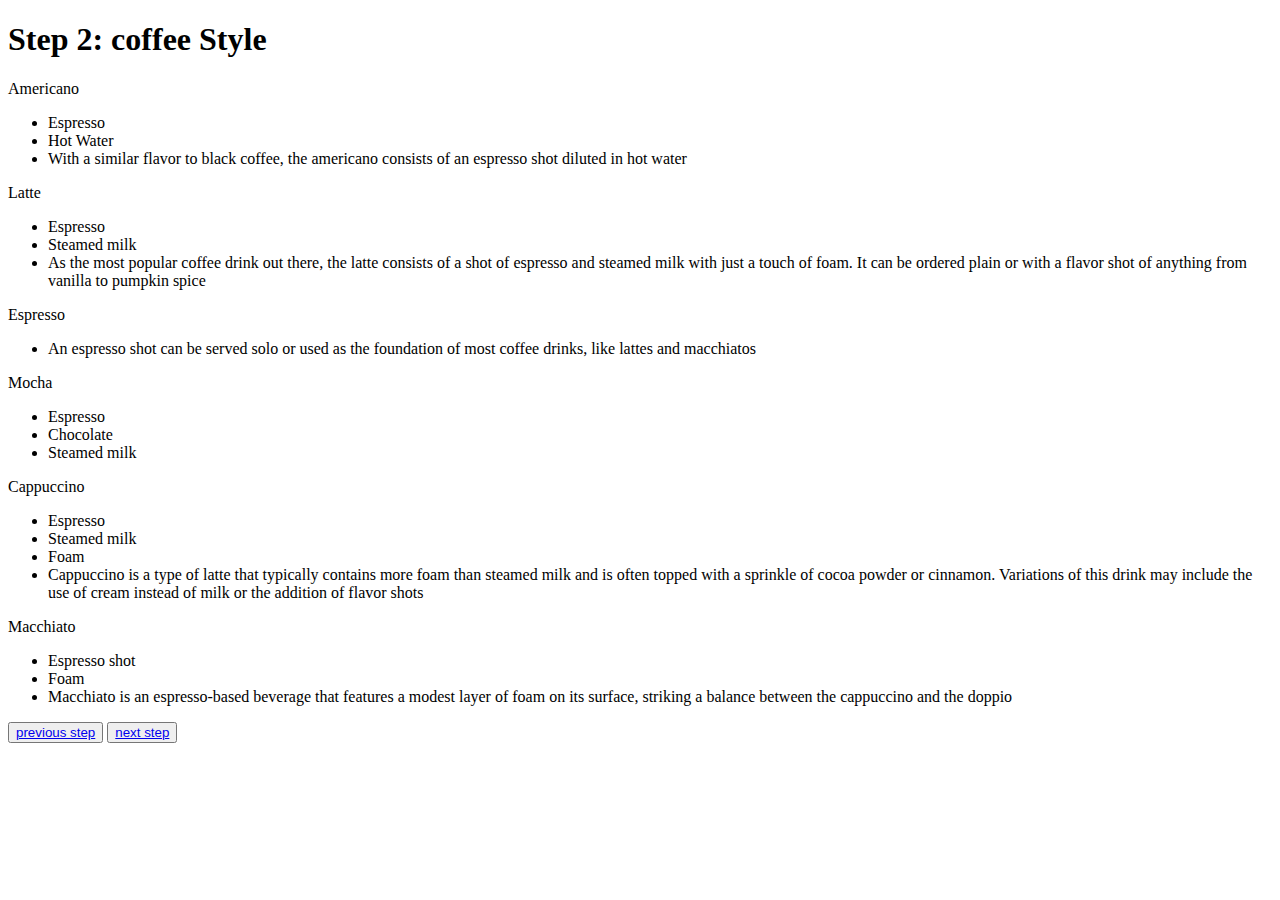
==== 2-coffeeStyles.html @ b2bef021 "html link to" ====
<!DOCTYPE html>
<html lang="en">

<head>
  <meta charset="UTF-8">
  <meta http-equiv="X-UA-Compatible" content="IE=edge">
  <meta name="viewport" content="width=device-width, initial-scale=1.0">
  <title>coffeeStyles</title>
  <link rel="stylesheet" href="./styles/normalize.css">
  <link rel="stylesheet" href="./styles/2-coffeeStyles.css">
</head>

<body>
  <div class="container">
    <h1>Step 2: coffee Style</h1>
    <div class="card_container">
      <div class="card">
        <div class="card_inner">
          <div class="front americano"><span>Americano</span></div>
          <ul class="back">
            <li>Espresso</li>
            <li>Hot Water</li>
            <li>With a similar flavor to black coffee, the americano consists of an espresso shot diluted in hot water
            </li>
          </ul>
        </div>
      </div>
      <div class="card">
        <div class="card_inner">
          <div class="front latte"><span>Latte</span></div>
          <ul class="back">
            <li>Espresso</li>
            <li>Steamed milk</li>
            <li>As the most popular coffee drink out there, the latte consists of a shot of espresso and steamed milk
              with just a touch of foam. It can be ordered plain or with a flavor shot of anything from vanilla to
              pumpkin spice</li>
          </ul>
        </div>
      </div>
      <div class="card">
        <div class="card_inner">
          <div class="front expresso"><span>Espresso</span></div>
          <ul class="back">
            <li>An espresso shot can be served solo or used as the foundation of most coffee drinks, like lattes and
              macchiatos</li>
          </ul>
        </div>
      </div>
      <div class="card">
        <div class="card_inner">
          <div class="front mocha"><span>Mocha</span></div>
          <ul class="back">
            <li>Espresso</li>
            <li>Chocolate</li>
            <li>Steamed milk</li>
          </ul>
        </div>
      </div>
      <div class="card">
        <div class="card_inner">
          <div class="front cappuccino"><span>Cappuccino</span></div>
          <ul class="back">
            <li>Espresso</li>
            <li>Steamed milk</li>
            <li>Foam</li>
            <li>Cappuccino is a type of latte that typically contains more foam than steamed milk and is often topped
              with a sprinkle of cocoa powder or cinnamon. Variations of this drink may include the use of cream instead
              of milk or the addition of flavor shots</li>
          </ul>
        </div>
      </div>
      <div class="card">
        <div class="card_inner">
          <div class="front macchiato"><span>Macchiato</span></div>
          <ul class="back">
            <li>Espresso shot</li>
            <li>Foam</li>
            <li>Macchiato is an espresso-based beverage that features a modest layer of foam on its surface, striking a
              balance between the cappuccino and the doppio</li>
          </ul>
        </div>
      </div>
    </div>
    <button class="step"><a href="beans.html">previous step</a></button>
    <button class="step"><a href="3-brewingTools.html">next step</a></button>
  </div>
</body>
<script src="./scripts/styles.js"></script>
</html>
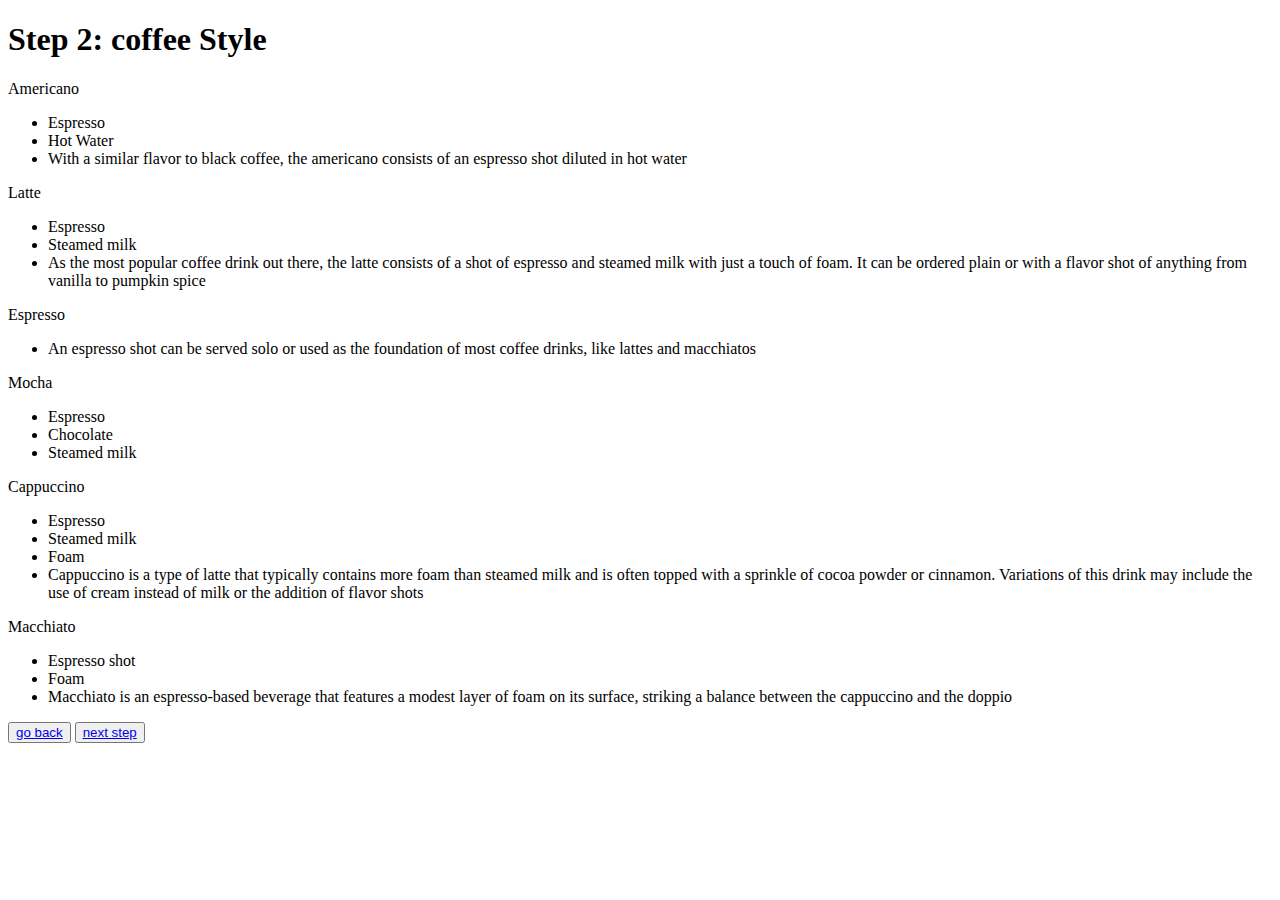
==== commit 4a2c43fe: "link solved" ====
--- a/2-coffeeStyles.html
+++ b/2-coffeeStyles.html
@@ -81,7 +81,7 @@
         </div>
       </div>
     </div>
-    <button class="step"><a href="beans.html">previous step</a></button>
+    <button class="step"><a href="beans.html">go back</a></button>
     <button class="step"><a href="3-brewingTools.html">next step</a></button>
   </div>
 </body>
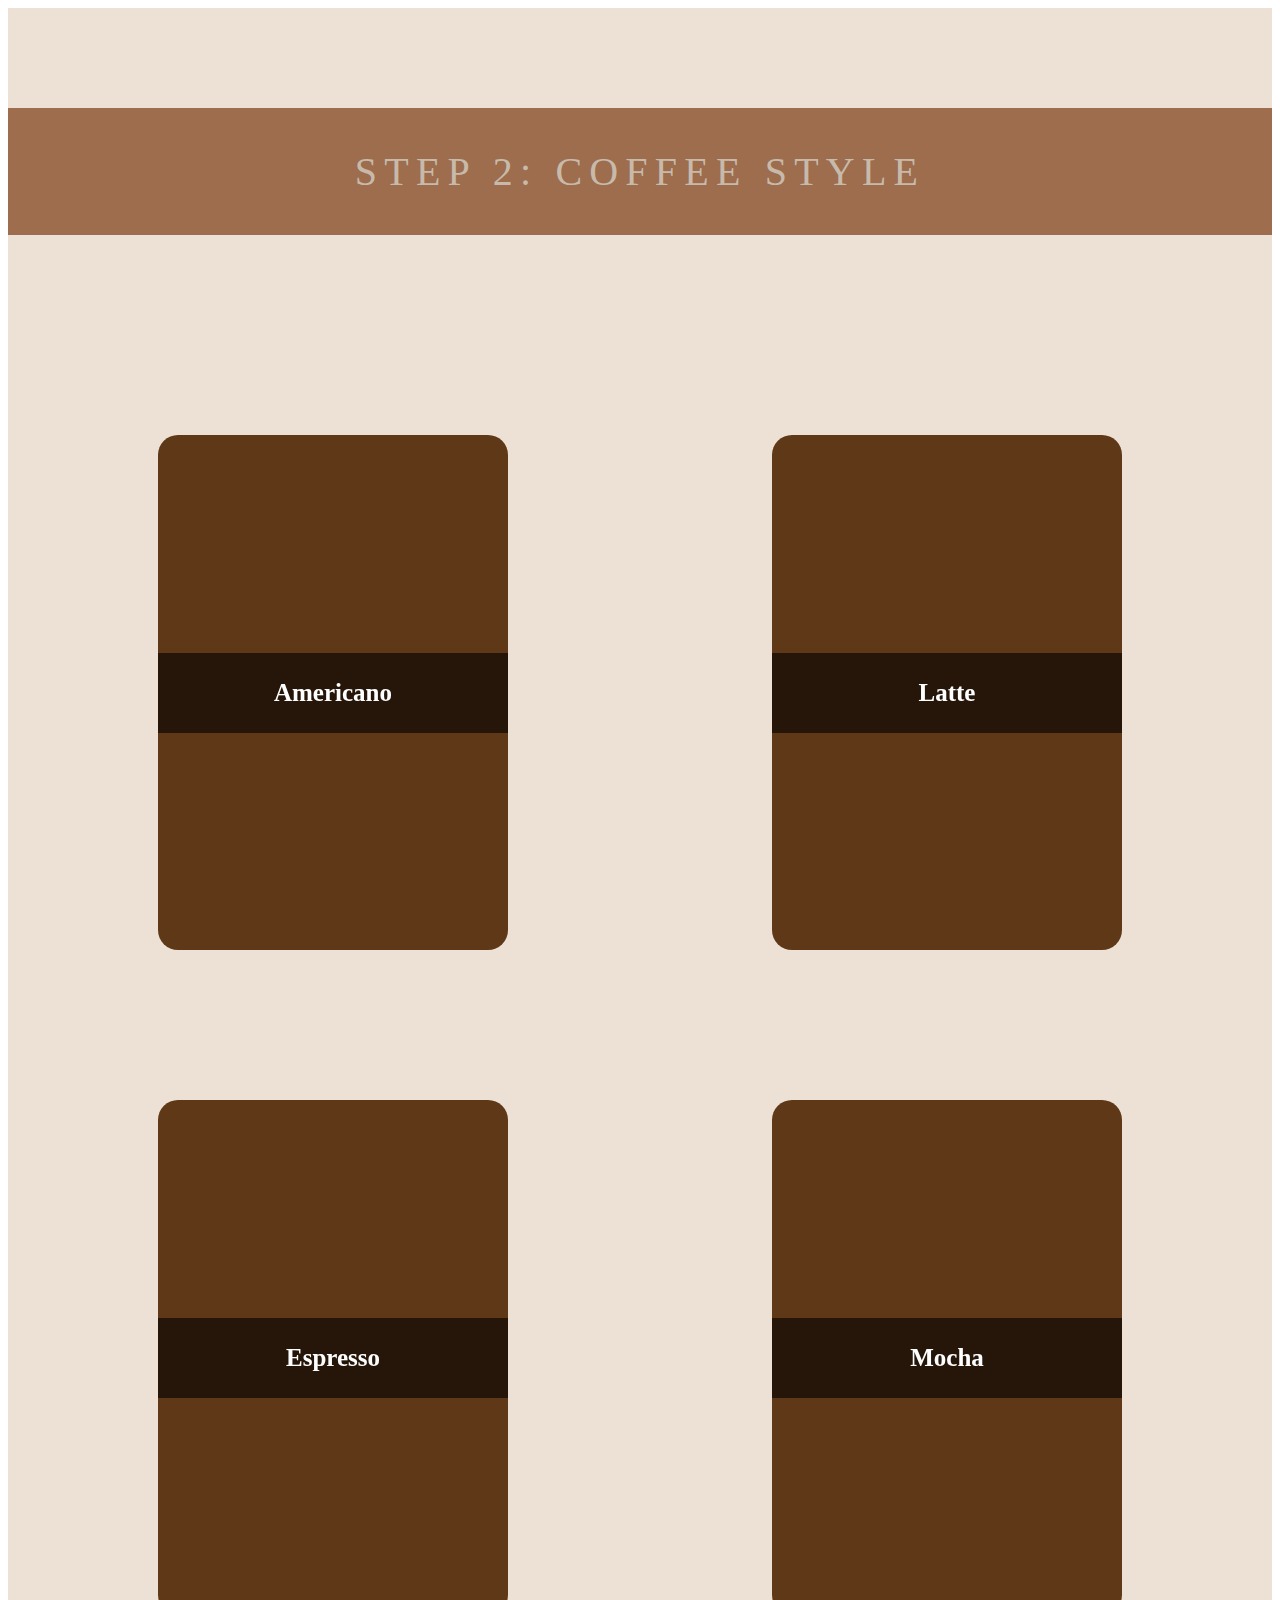
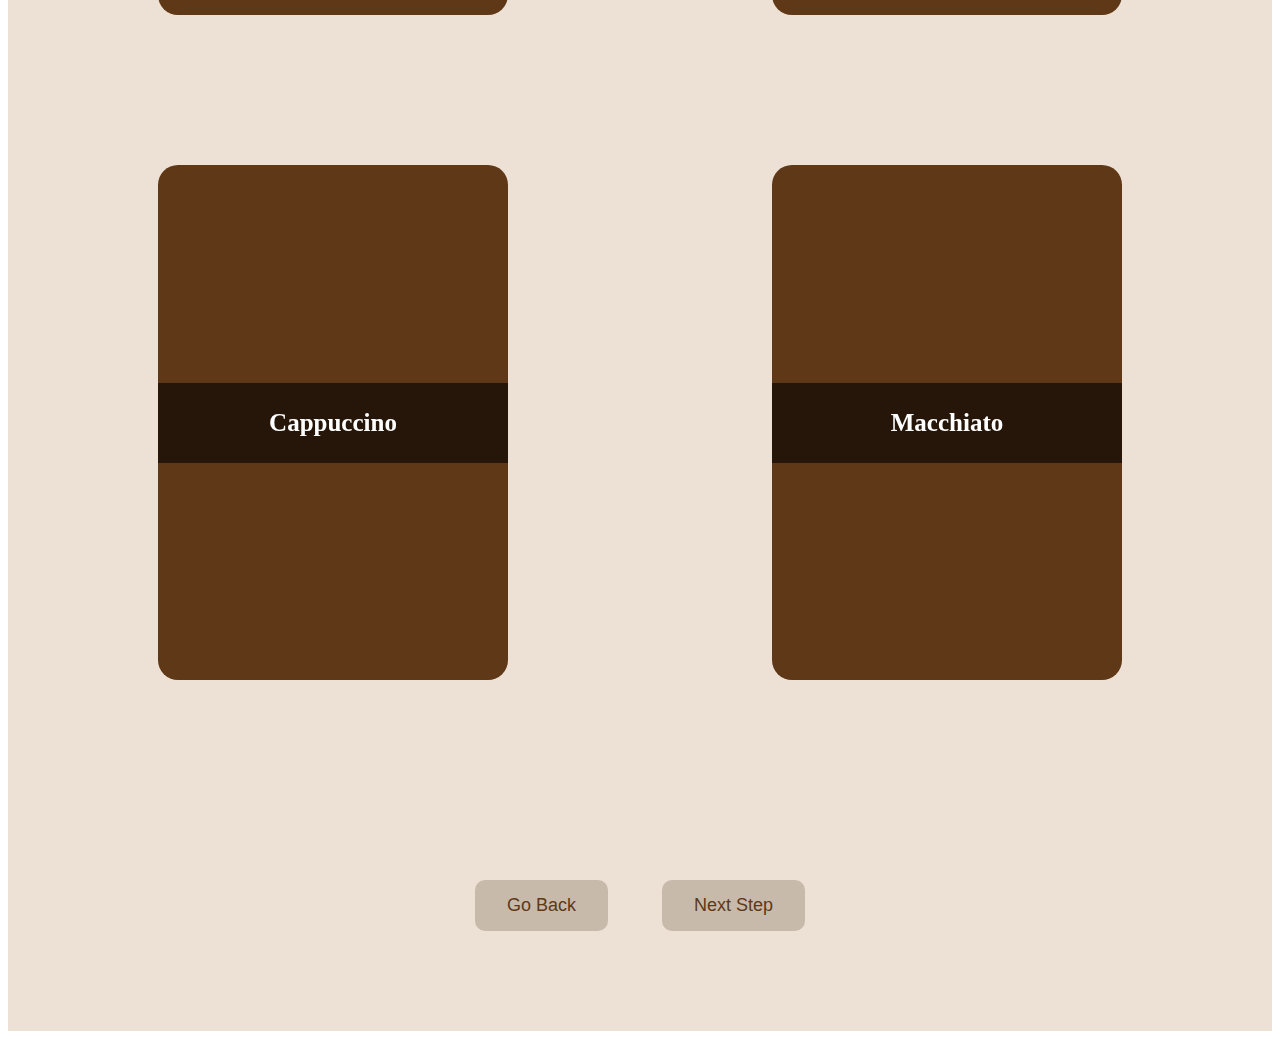
==== commit 5245dc88: "button resized" ====
--- a/2-coffeeStyles.html
+++ b/2-coffeeStyles.html
@@ -39,7 +39,7 @@
       </div>
       <div class="card">
         <div class="card_inner">
-          <div class="front expresso"><span>Espresso</span></div>
+          <div class="front espresso"><span>Espresso</span></div>
           <ul class="back">
             <li>An espresso shot can be served solo or used as the foundation of most coffee drinks, like lattes and
               macchiatos</li>
@@ -81,8 +81,8 @@
         </div>
       </div>
     </div>
-    <button class="step"><a href="beans.html">go back</a></button>
-    <button class="step"><a href="3-brewingTools.html">next step</a></button>
+    <button class="step"><a href="beans.html">Go Back</a></button>
+    <button class="step"><a href="3-brewingTools.html">Next Step</a></button>
   </div>
 </body>
 <script src="./scripts/styles.js"></script>
--- a/styles/2-coffeeStyles.css
+++ b/styles/2-coffeeStyles.css
@@ -0,0 +1,171 @@
+* {
+    list-style: none;
+  }
+  .container {
+    color: #5b3422;
+    padding: 100px 150px;
+    background-color: #ede1d5;
+    text-align: center;
+  }
+  .container h1 {
+    font-size: 2.5rem;
+    text-transform: uppercase;
+    letter-spacing: 0.18em;
+    text-align: center;
+    margin: 0 -150px;
+    margin-bottom: 200px;
+    font-weight: normal;
+    padding: 40px 0;
+    background-color: #9d6d4e;
+    color: #C7baab;
+  }
+  .container .card_container {
+    display: flex;
+    flex-wrap: wrap;
+    justify-content: space-between;
+  }
+  .container .card_container .card {
+    perspective: 1000px;
+    width: 350px;
+    height: 515px;
+    margin-bottom: 150px;
+  }
+  .container .card_container .card:nth-child(n + 4) {
+    margin-bottom: 0px;
+  }
+  .container .card_container .card:hover .card_inner {
+    transform: rotateY(180deg);
+  }
+  .container .card_container .card_inner {
+    width: 100%;
+    height: 100%;
+    border-radius: 20px;
+    position: relative;
+    transition: 1s;
+    transform-style: preserve-3d;
+  }
+  .container .card_container .card_inner .front,
+  .container .card_container .card_inner .back {
+    width: 100%;
+    height: 100%;
+    border-radius: 20px;
+    box-sizing: border-box;
+    padding: 20px;
+    position: absolute;
+    backface-visibility: hidden;
+  }
+  .container .card_container .card_inner .front {
+    font-size: 25px;
+    line-height: 36px;
+    background-color: #5e3817;
+    color: #fff;
+    display: flex;
+    align-items: center;
+    justify-content: center;
+    font-weight: 700;
+  }
+  .container .card_container .card_inner .front span {
+    position: absolute;
+    margin: auto 0;
+    width: 100%;
+    height: 80px;
+    line-height: 80px;
+    background-color: rgba(0, 0, 0, 0.6);
+  }
+  .container .card_container .card_inner .back {
+    font-size: 16px;
+    line-height: 30px;
+    background-color: #fff;
+    transform: rotateY(180deg);
+    display: flex;
+    flex-direction: column;
+    justify-content: space-around;
+  }
+  .container .card_container .card_inner .americano {
+    background-image: url('../images/americano.jpg');
+    background-position: center;
+    background-size: cover;
+  }
+  .container .card_container .card_inner .latte {
+    background-image: url('../images/latte.jpeg');
+    background-position: center;
+    background-size: cover;
+  }
+  .container .card_container .card_inner .espresso {
+    background-image: url('../images/espresso.jpg');
+    background-position: center;
+    background-size: cover;
+  }
+  .container .card_container .card_inner .mocha {
+    background-image: url('../images/mocha.jpeg');
+    background-position: center;
+    background-size: cover;
+  }
+  .container .card_container .card_inner .cappuccino {
+    background-image: url('../images/cappuccino.jpg');
+    background-position: center;
+    background-size: cover;
+  }
+  .container .card_container .card_inner .macchiato {
+    background-image: url('../images/macchiato.jpeg');
+    background-position: center;
+    background-size: cover;
+  }
+  .container button {
+    background-color: #C7baab;
+    border: none;
+    color: #5e3817;
+    padding: 15px 32px;
+    text-align: center;
+    text-decoration: none;
+    display: inline-block;
+    margin: auto;
+    font-size: 18px;
+    margin-top: 5.5em;
+    border-radius: 10px;
+  }
+  .container button a{
+    color: #5e3817;
+    text-decoration: none;
+  }
+  .container .step {
+    background-color: #C7baab;
+    border: none;
+    color: #5e3817;
+    padding: 15px 32px;
+    text-align: center;
+    text-decoration: none;
+    display: inline-block;
+    margin: auto;
+    font-size: 18px;
+    margin-top: 5.5em;
+    border-radius: 10px;
+    margin-top: 200px;
+    transition: 0.5s;
+    margin-right: 50px;
+    cursor: pointer;
+  }
+  .container .step:last-child {
+    margin-right: 0;
+  }
+  .container .step:hover {
+    opacity: 0.7;
+  }
+  ::-webkit-scrollbar {
+    width: 12px;
+  }
+  /* scrollbar-track */
+  ::-webkit-scrollbar-track {
+    -webkit-box-shadow: inset006pxrgba(0, 0, 0, 0.3);
+    border-radius: 10px;
+  }
+  /* scrollbar-thumb */
+  ::-webkit-scrollbar-thumb {
+    border-radius: 10px;
+    background: rgba(0, 0, 0, 0.1);
+    -webkit-box-shadow: inset006pxrgba(0, 0, 0, 0.5);
+  }
+  ::-webkit-scrollbar-thumb:window-inactive {
+    background: #ede1d5;
+  }
+  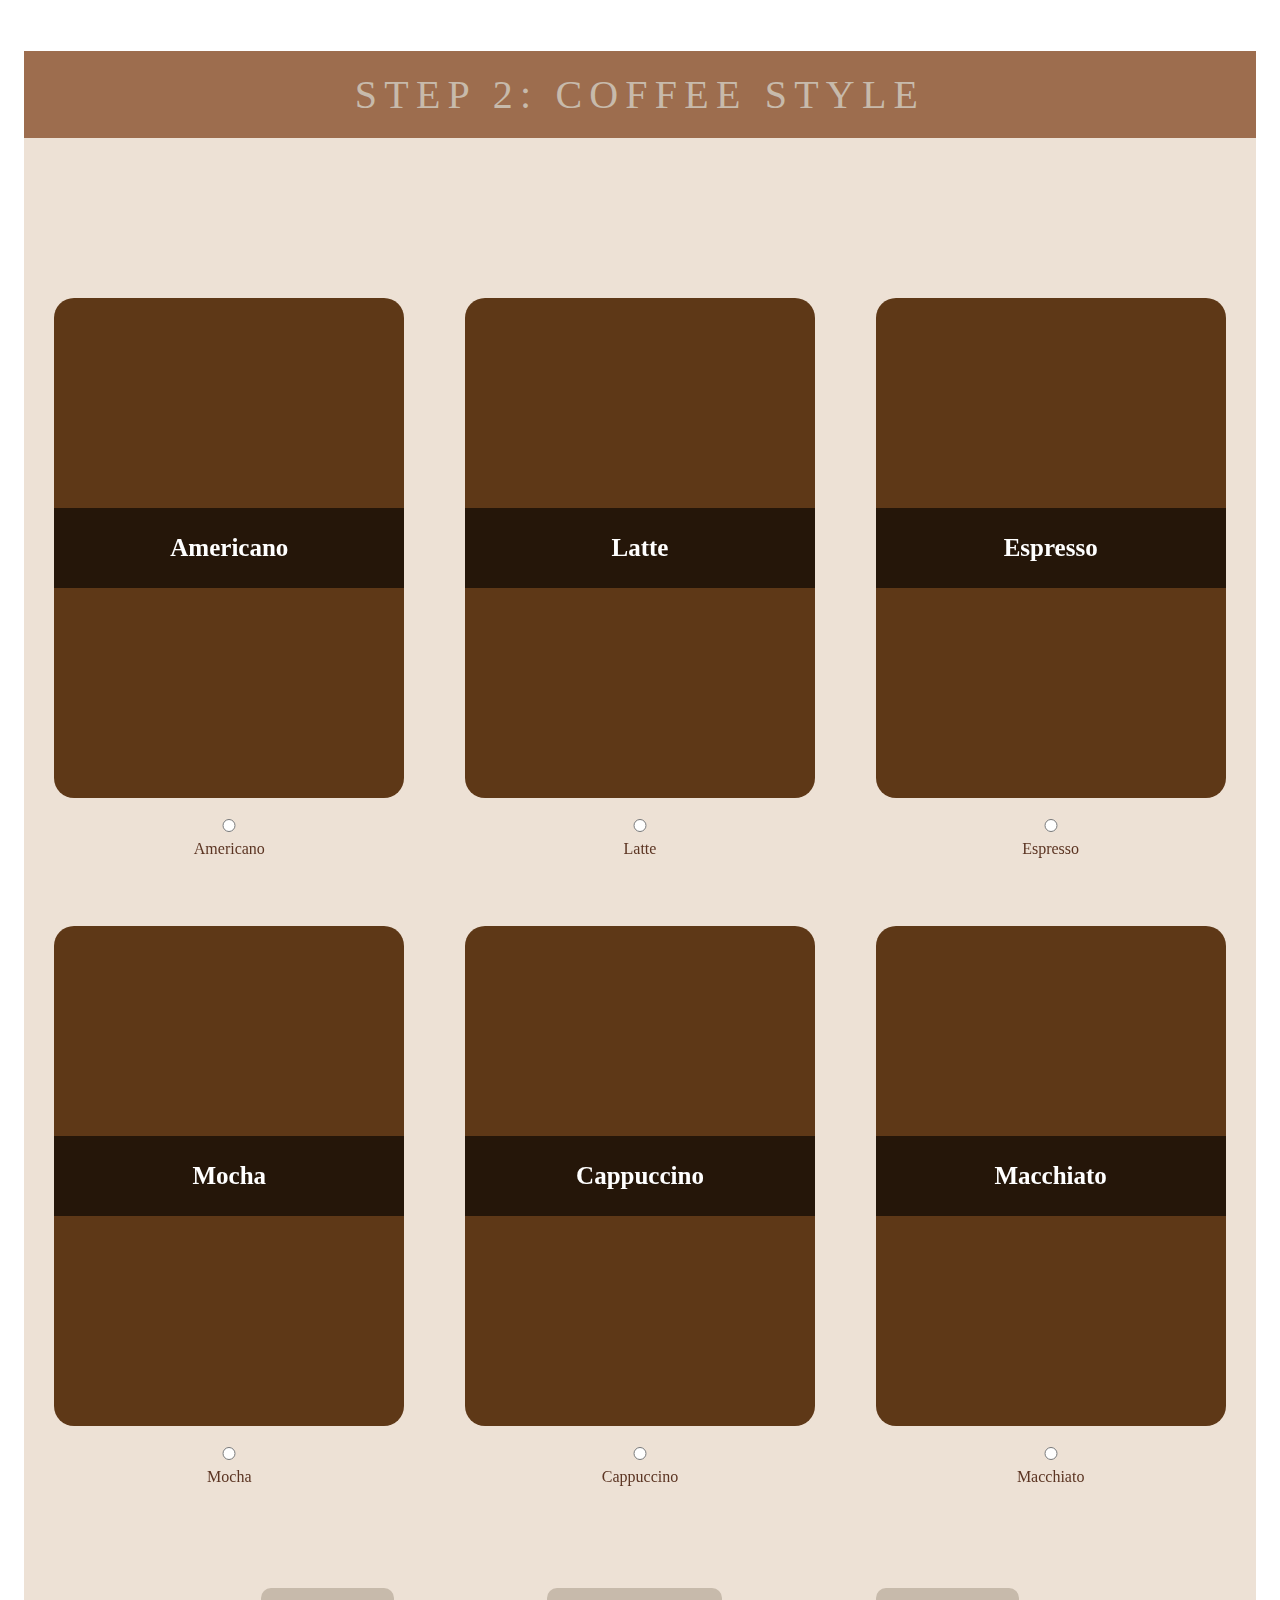
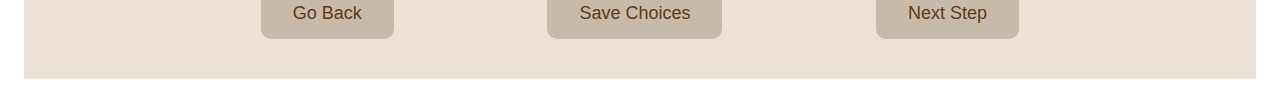
==== commit 80215749: "added some media query" ====
--- a/2-coffeeStyles.html
+++ b/2-coffeeStyles.html
@@ -6,6 +6,7 @@
   <meta http-equiv="X-UA-Compatible" content="IE=edge">
   <meta name="viewport" content="width=device-width, initial-scale=1.0">
   <title>coffeeStyles</title>
+  <link rel="icon" type="image/x-icon" href="./images/icon.png">
   <link rel="stylesheet" href="./styles/normalize.css">
   <link rel="stylesheet" href="./styles/2-coffeeStyles.css">
 </head>
@@ -24,6 +25,7 @@
             </li>
           </ul>
         </div>
+<input type="radio" name="style-type" id="style-input" value="Americano"><label for="style-input">Americano</label>
       </div>
       <div class="card">
         <div class="card_inner">
@@ -36,6 +38,7 @@
               pumpkin spice</li>
           </ul>
         </div>
+<input type="radio" name="style-type" id="style-input" value="Latte"><label for="style-input">Latte</label>
       </div>
       <div class="card">
         <div class="card_inner">
@@ -45,6 +48,7 @@
               macchiatos</li>
           </ul>
         </div>
+<input type="radio" name="style-type" id="style-input" value="Espresso"><label for="style-input">Espresso</label>
       </div>
       <div class="card">
         <div class="card_inner">
@@ -55,6 +59,7 @@
             <li>Steamed milk</li>
           </ul>
         </div>
+<input type="radio" name="style-type" id="style-input" value="Mocha"><label for="style-input">Mocha</label>
       </div>
       <div class="card">
         <div class="card_inner">
@@ -68,6 +73,7 @@
               of milk or the addition of flavor shots</li>
           </ul>
         </div>
+<input type="radio" name="style-type" id="style-input" value="Cappuccino"><label for="style-input">Cappuccino</label>
       </div>
       <div class="card">
         <div class="card_inner">
@@ -79,10 +85,14 @@
               balance between the cappuccino and the doppio</li>
           </ul>
         </div>
+<input type="radio" name="style-type" id="style-input" value="Macchiato"><label for="style-input">Macchiato</label>
       </div>
     </div>
+    <div class="button_container">
     <button class="step"><a href="beans.html">Go Back</a></button>
+    <button id="save-choices" class="step" >Save Choices</button>
     <button class="step"><a href="3-brewingTools.html">Next Step</a></button>
+    </div>
   </div>
 </body>
 <script src="./scripts/styles.js"></script>
--- a/styles/2-coffeeStyles.css
+++ b/styles/2-coffeeStyles.css
@@ -1,9 +1,11 @@
 * {
     list-style: none;
   }
+  body {
+    padding: 1rem;
+  }
   .container {
     color: #5b3422;
-    padding: 100px 150px;
     background-color: #ede1d5;
     text-align: center;
   }
@@ -12,27 +14,28 @@
     text-transform: uppercase;
     letter-spacing: 0.18em;
     text-align: center;
-    margin: 0 -150px;
-    margin-bottom: 200px;
+    margin-bottom: 10rem;
     font-weight: normal;
-    padding: 40px 0;
+    padding: 20px;
     background-color: #9d6d4e;
     color: #C7baab;
   }
-  .container .card_container {
+  .card_container {
     display: flex;
     flex-wrap: wrap;
-    justify-content: space-between;
-  }
+    justify-content: space-around;
+    align-items: center;
+  }
+  
   .container .card_container .card {
     perspective: 1000px;
     width: 350px;
-    height: 515px;
-    margin-bottom: 150px;
-  }
-  .container .card_container .card:nth-child(n + 4) {
-    margin-bottom: 0px;
-  }
+    height: 500px;
+    margin-bottom: 8rem;
+    align-items: center;
+    justify-content: center;
+  }
+
   .container .card_container .card:hover .card_inner {
     transform: rotateY(180deg);
   }
@@ -43,6 +46,7 @@
     position: relative;
     transition: 1s;
     transform-style: preserve-3d;
+    margin-bottom: 0.8rem;
   }
   .container .card_container .card_inner .front,
   .container .card_container .card_inner .back {
@@ -111,18 +115,15 @@
     background-position: center;
     background-size: cover;
   }
-  .container button {
-    background-color: #C7baab;
-    border: none;
-    color: #5e3817;
-    padding: 15px 32px;
-    text-align: center;
-    text-decoration: none;
-    display: inline-block;
-    margin: auto;
-    font-size: 18px;
-    margin-top: 5.5em;
-    border-radius: 10px;
+
+  .button_container {
+    display: flex;
+    flex-wrap: wrap;
+    justify-content: space-around;
+    padding-left: 10rem;
+    padding-right: 10rem;
+    padding-top: 5rem;
+    padding-bottom: 2.5rem;
   }
   .container button a{
     color: #5e3817;
@@ -138,34 +139,74 @@
     display: inline-block;
     margin: auto;
     font-size: 18px;
-    margin-top: 5.5em;
+    margin-top: 1.5em;
     border-radius: 10px;
-    margin-top: 200px;
     transition: 0.5s;
-    margin-right: 50px;
     cursor: pointer;
-  }
-  .container .step:last-child {
-    margin-right: 0;
   }
   .container .step:hover {
     opacity: 0.7;
   }
-  ::-webkit-scrollbar {
-    width: 12px;
-  }
-  /* scrollbar-track */
-  ::-webkit-scrollbar-track {
-    -webkit-box-shadow: inset006pxrgba(0, 0, 0, 0.3);
-    border-radius: 10px;
-  }
-  /* scrollbar-thumb */
-  ::-webkit-scrollbar-thumb {
-    border-radius: 10px;
-    background: rgba(0, 0, 0, 0.1);
-    -webkit-box-shadow: inset006pxrgba(0, 0, 0, 0.5);
-  }
-  ::-webkit-scrollbar-thumb:window-inactive {
-    background: #ede1d5;
-  }
-  +
+  input[type="radio"] {
+    width: 100%;
+    margin: 8px 0;
+  }
+
+  @media screen and (min-width: 390px) {
+    
+  .container .step {
+      margin-top: 1em;
+  }
+  .button_container {
+    display: flex;
+    flex-wrap: wrap;
+    justify-content: space-around;
+    padding-left: 10rem;
+    padding-right: 10rem;
+    padding-top: 1rem;
+    padding-bottom: 2.5rem;
+  }
+
+}
+
+@media screen and (max-width: 389px) {
+  .container h1 {
+    font-size: 1.5rem;
+    text-transform: uppercase;
+    letter-spacing: 0.18em;
+    text-align: center;
+    margin-bottom: 10rem;
+    font-weight: normal;
+    padding: 15px;
+    background-color: #9d6d4e;
+    color: #C7baab;
+  }
+  .container .card_container .card {
+    perspective: 1000px;
+    width: 80%;
+    margin-bottom: 8rem;
+    align-items: center;
+    justify-content: center;
+  }
+
+  .container .card_container .card_inner .front {
+    font-size: 18px;
+    line-height: 36px;
+    background-color: #5e3817;
+    color: #fff;
+    display: flex;
+    align-items: center;
+    justify-content: center;
+    font-weight: 700;
+  }
+  .container .card_container .card_inner .back {
+    font-size: 16px;
+    line-height: 25px;
+    background-color: #fff;
+    transform: rotateY(180deg);
+    display: flex;
+    flex-direction: column;
+    justify-content: space-around;
+  }
+}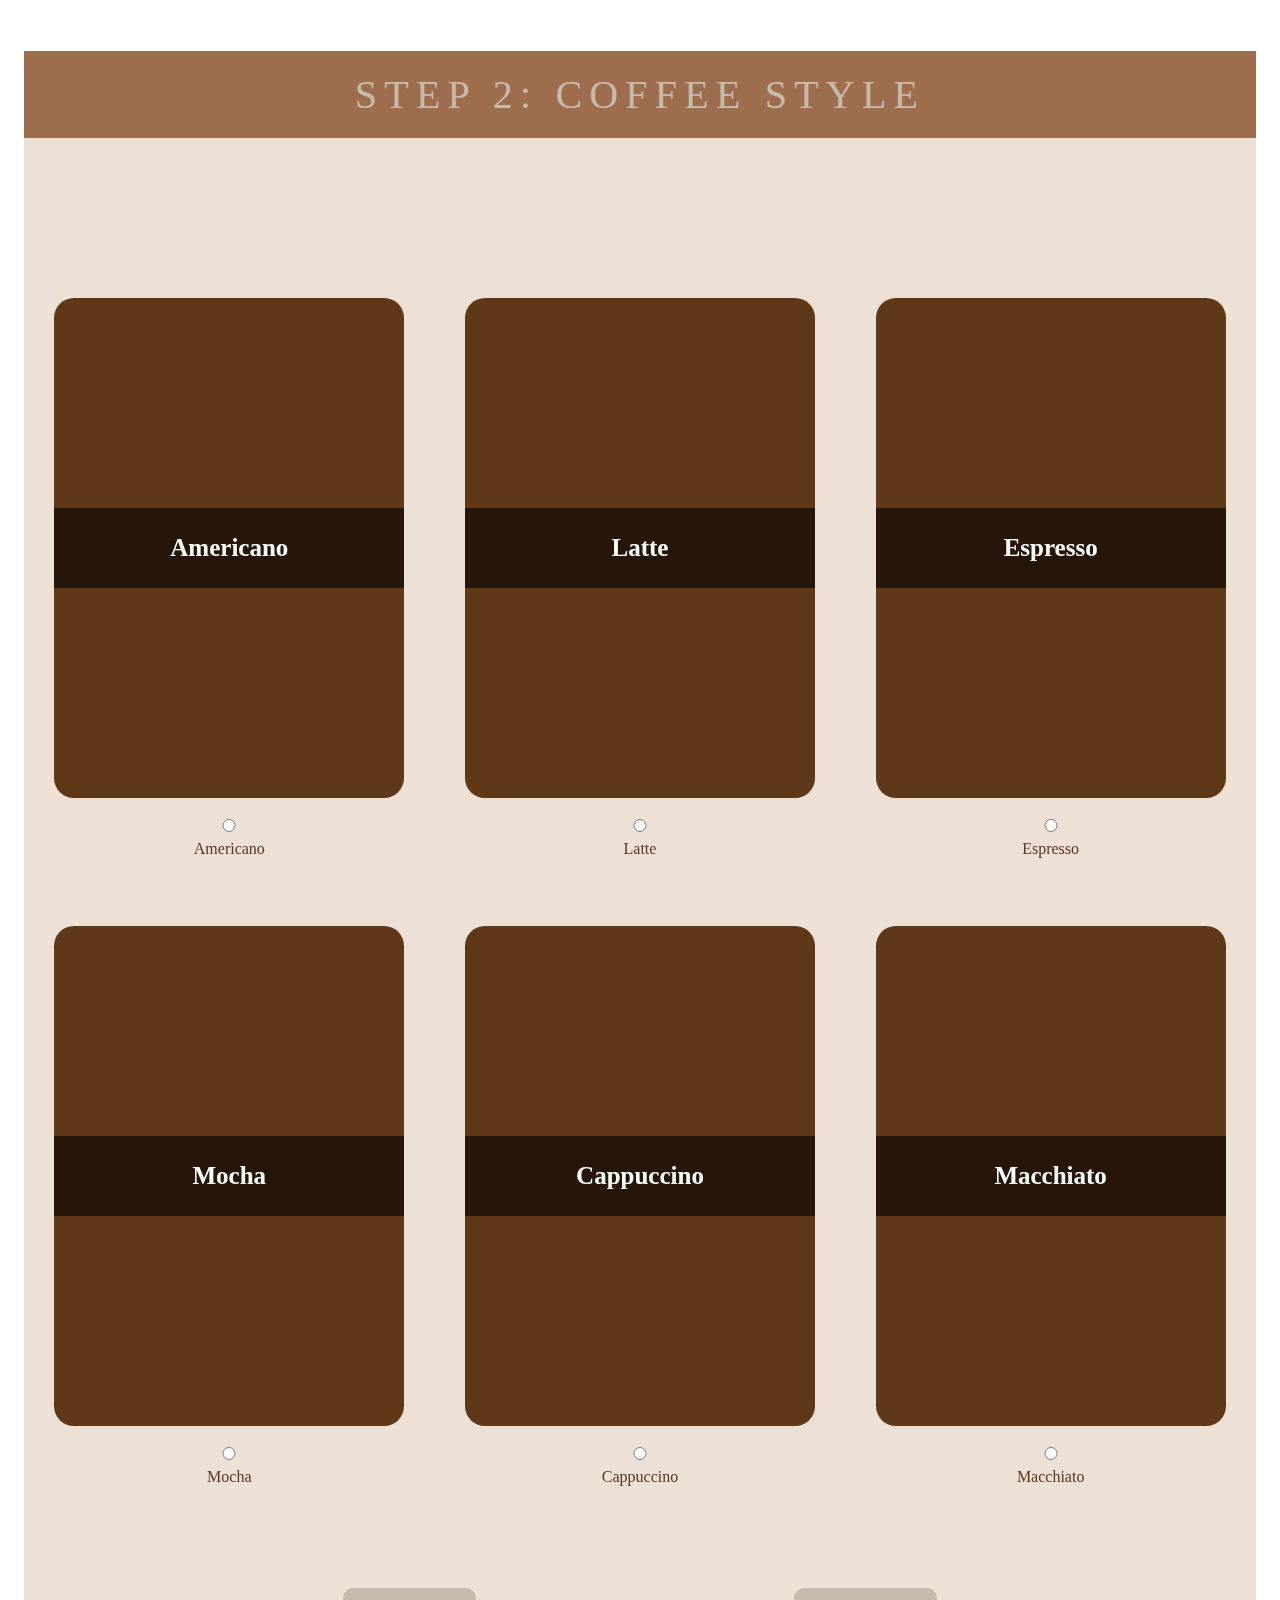
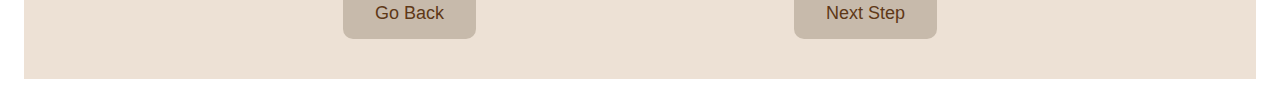
==== commit c28e1c29: "styles updated" ====
--- a/2-coffeeStyles.html
+++ b/2-coffeeStyles.html
@@ -2,13 +2,13 @@
 <html lang="en">
 
 <head>
-  <meta charset="UTF-8">
-  <meta http-equiv="X-UA-Compatible" content="IE=edge">
-  <meta name="viewport" content="width=device-width, initial-scale=1.0">
+  <meta charset="UTF-8" />
+  <meta http-equiv="X-UA-Compatible" content="IE=edge" />
+  <meta name="viewport" content="width=device-width, initial-scale=1.0" />
   <title>coffeeStyles</title>
-  <link rel="icon" type="image/x-icon" href="./images/icon.png">
-  <link rel="stylesheet" href="./styles/normalize.css">
-  <link rel="stylesheet" href="./styles/2-coffeeStyles.css">
+  <link rel="icon" type="image/x-icon" href="./images/icon.png" />
+  <link rel="stylesheet" href="./styles/normalize.css" />
+  <link rel="stylesheet" href="./styles/2-coffeeStyles.css" />
 </head>
 
 <body>
@@ -21,11 +21,14 @@
           <ul class="back">
             <li>Espresso</li>
             <li>Hot Water</li>
-            <li>With a similar flavor to black coffee, the americano consists of an espresso shot diluted in hot water
+            <li>
+              With a similar flavor to black coffee, the americano consists of
+              an espresso shot diluted in hot water
             </li>
           </ul>
         </div>
-<input type="radio" name="style-type" id="style-input" value="Americano"><label for="style-input">Americano</label>
+        <input type="radio" name="style-type" id="style-input" value="Americano" /><label
+          for="style-input">Americano</label>
       </div>
       <div class="card">
         <div class="card_inner">
@@ -33,22 +36,28 @@
           <ul class="back">
             <li>Espresso</li>
             <li>Steamed milk</li>
-            <li>As the most popular coffee drink out there, the latte consists of a shot of espresso and steamed milk
-              with just a touch of foam. It can be ordered plain or with a flavor shot of anything from vanilla to
-              pumpkin spice</li>
+            <li>
+              As the most popular coffee drink out there, the latte consists
+              of a shot of espresso and steamed milk with just a touch of
+              foam. It can be ordered plain or with a flavor shot of anything
+              from vanilla to pumpkin spice
+            </li>
           </ul>
         </div>
-<input type="radio" name="style-type" id="style-input" value="Latte"><label for="style-input">Latte</label>
+        <input type="radio" name="style-type" id="style-input" value="Latte" /><label for="style-input">Latte</label>
       </div>
       <div class="card">
         <div class="card_inner">
           <div class="front espresso"><span>Espresso</span></div>
           <ul class="back">
-            <li>An espresso shot can be served solo or used as the foundation of most coffee drinks, like lattes and
-              macchiatos</li>
+            <li>
+              An espresso shot can be served solo or used as the foundation of
+              most coffee drinks, like lattes and macchiatos
+            </li>
           </ul>
         </div>
-<input type="radio" name="style-type" id="style-input" value="Espresso"><label for="style-input">Espresso</label>
+        <input type="radio" name="style-type" id="style-input" value="Espresso" /><label
+          for="style-input">Espresso</label>
       </div>
       <div class="card">
         <div class="card_inner">
@@ -59,7 +68,7 @@
             <li>Steamed milk</li>
           </ul>
         </div>
-<input type="radio" name="style-type" id="style-input" value="Mocha"><label for="style-input">Mocha</label>
+        <input type="radio" name="style-type" id="style-input" value="Mocha" /><label for="style-input">Mocha</label>
       </div>
       <div class="card">
         <div class="card_inner">
@@ -68,12 +77,16 @@
             <li>Espresso</li>
             <li>Steamed milk</li>
             <li>Foam</li>
-            <li>Cappuccino is a type of latte that typically contains more foam than steamed milk and is often topped
-              with a sprinkle of cocoa powder or cinnamon. Variations of this drink may include the use of cream instead
-              of milk or the addition of flavor shots</li>
+            <li>
+              Cappuccino is a type of latte that typically contains more foam
+              than steamed milk and is often topped with a sprinkle of cocoa
+              powder or cinnamon. Variations of this drink may include the use
+              of cream instead of milk or the addition of flavor shots
+            </li>
           </ul>
         </div>
-<input type="radio" name="style-type" id="style-input" value="Cappuccino"><label for="style-input">Cappuccino</label>
+        <input type="radio" name="style-type" id="style-input" value="Cappuccino" /><label
+          for="style-input">Cappuccino</label>
       </div>
       <div class="card">
         <div class="card_inner">
@@ -81,19 +94,26 @@
           <ul class="back">
             <li>Espresso shot</li>
             <li>Foam</li>
-            <li>Macchiato is an espresso-based beverage that features a modest layer of foam on its surface, striking a
-              balance between the cappuccino and the doppio</li>
+            <li>
+              Macchiato is an espresso-based beverage that features a modest
+              layer of foam on its surface, striking a balance between the
+              cappuccino and the doppio
+            </li>
           </ul>
         </div>
-<input type="radio" name="style-type" id="style-input" value="Macchiato"><label for="style-input">Macchiato</label>
+        <input type="radio" name="style-type" id="style-input" value="Macchiato" /><label
+          for="style-input">Macchiato</label>
       </div>
     </div>
     <div class="button_container">
-    <button class="step"><a href="beans.html">Go Back</a></button>
-    <button id="save-choices" class="step" >Save Choices</button>
-    <button class="step"><a href="3-brewingTools.html">Next Step</a></button>
+      <button class="step"><a href="beans.html">Go Back</a></button>
+      <!-- <button id="save-choices" class="step" >Save Choices</button> -->
+      <button class="step">
+        <a href="3-brewingTools.html">Next Step</a>
+      </button>
     </div>
   </div>
 </body>
 <script src="./scripts/styles.js"></script>
+
 </html>--- a/styles/2-coffeeStyles.css
+++ b/styles/2-coffeeStyles.css
@@ -1,212 +1,212 @@
 * {
-    list-style: none;
-  }
-  body {
-    padding: 1rem;
-  }
-  .container {
-    color: #5b3422;
-    background-color: #ede1d5;
-    text-align: center;
-  }
-  .container h1 {
-    font-size: 2.5rem;
-    text-transform: uppercase;
-    letter-spacing: 0.18em;
-    text-align: center;
-    margin-bottom: 10rem;
-    font-weight: normal;
-    padding: 20px;
-    background-color: #9d6d4e;
-    color: #C7baab;
-  }
-  .card_container {
-    display: flex;
-    flex-wrap: wrap;
-    justify-content: space-around;
-    align-items: center;
-  }
+  list-style: none;
+}
+body {
+  padding: 1rem;
+}
+.container {
+  color: #5b3422;
+  background-color: #ede1d5;
+  text-align: center;
+}
+.container h1 {
+  font-size: 2.5rem;
+  text-transform: uppercase;
+  letter-spacing: 0.18em;
+  text-align: center;
+  margin-bottom: 10rem;
+  font-weight: normal;
+  padding: 20px;
+  background-color: #9d6d4e;
+  color: #C7baab;
+}
+.card_container {
+  display: flex;
+  flex-wrap: wrap;
+  justify-content: space-around;
+  align-items: center;
+}
+
+.container .card_container .card {
+  perspective: 1000px;
+  width: 350px;
+  height: 500px;
+  margin-bottom: 8rem;
+  align-items: center;
+  justify-content: center;
+}
+
+.container .card_container .card:hover .card_inner {
+  transform: rotateY(180deg);
+}
+.container .card_container .card_inner {
+  width: 100%;
+  height: 100%;
+  border-radius: 20px;
+  position: relative;
+  transition: 1s;
+  transform-style: preserve-3d;
+  margin-bottom: 0.8rem;
+}
+.container .card_container .card_inner .front,
+.container .card_container .card_inner .back {
+  width: 100%;
+  height: 100%;
+  border-radius: 20px;
+  box-sizing: border-box;
+  padding: 20px;
+  position: absolute;
+  backface-visibility: hidden;
+}
+.container .card_container .card_inner .front {
+  font-size: 25px;
+  line-height: 36px;
+  background-color: #5e3817;
+  color: #fff;
+  display: flex;
+  align-items: center;
+  justify-content: center;
+  font-weight: 700;
+}
+.container .card_container .card_inner .front span {
+  position: absolute;
+  margin: auto 0;
+  width: 100%;
+  height: 80px;
+  line-height: 80px;
+  background-color: rgba(0, 0, 0, 0.6);
+}
+.container .card_container .card_inner .back {
+  font-size: 16px;
+  line-height: 30px;
+  background-color: #fff;
+  transform: rotateY(180deg);
+  display: flex;
+  flex-direction: column;
+  justify-content: space-around;
+}
+.container .card_container .card_inner .americano {
+  background-image: url('../images/americano.jpg');
+  background-position: center;
+  background-size: cover;
+}
+.container .card_container .card_inner .latte {
+  background-image: url('../images/latte.jpeg');
+  background-position: center;
+  background-size: cover;
+}
+.container .card_container .card_inner .espresso {
+  background-image: url('../images/espresso.jpg');
+  background-position: center;
+  background-size: cover;
+}
+.container .card_container .card_inner .mocha {
+  background-image: url('../images/mocha.jpeg');
+  background-position: center;
+  background-size: cover;
+}
+.container .card_container .card_inner .cappuccino {
+  background-image: url('../images/cappuccino.jpg');
+  background-position: center;
+  background-size: cover;
+}
+.container .card_container .card_inner .macchiato {
+  background-image: url('../images/macchiato.jpeg');
+  background-position: center;
+  background-size: cover;
+}
+
+.button_container {
+  display: flex;
+  flex-wrap: wrap;
+  justify-content: space-around;
+  padding-left: 10rem;
+  padding-right: 10rem;
+  padding-top: 5rem;
+  padding-bottom: 2.5rem;
+}
+.container button a{
+  color: #5e3817;
+  text-decoration: none;
+}
+.container .step {
+  background-color: #C7baab;
+  border: none;
+  color: #5e3817;
+  padding: 15px 32px;
+  text-align: center;
+  text-decoration: none;
+  display: inline-block;
+  margin: auto;
+  font-size: 18px;
+  margin-top: 1.5em;
+  border-radius: 10px;
+  transition: 0.5s;
+  cursor: pointer;
+}
+.container .step:hover {
+  opacity: 0.7;
+}
+
+input[type="radio"] {
+  width: 100%;
+  margin: 8px 0;
+}
+
+@media screen and (min-width: 390px) {
   
-  .container .card_container .card {
-    perspective: 1000px;
-    width: 350px;
-    height: 500px;
-    margin-bottom: 8rem;
-    align-items: center;
-    justify-content: center;
-  }
-
-  .container .card_container .card:hover .card_inner {
-    transform: rotateY(180deg);
-  }
-  .container .card_container .card_inner {
-    width: 100%;
-    height: 100%;
-    border-radius: 20px;
-    position: relative;
-    transition: 1s;
-    transform-style: preserve-3d;
-    margin-bottom: 0.8rem;
-  }
-  .container .card_container .card_inner .front,
-  .container .card_container .card_inner .back {
-    width: 100%;
-    height: 100%;
-    border-radius: 20px;
-    box-sizing: border-box;
-    padding: 20px;
-    position: absolute;
-    backface-visibility: hidden;
-  }
-  .container .card_container .card_inner .front {
-    font-size: 25px;
-    line-height: 36px;
-    background-color: #5e3817;
-    color: #fff;
-    display: flex;
-    align-items: center;
-    justify-content: center;
-    font-weight: 700;
-  }
-  .container .card_container .card_inner .front span {
-    position: absolute;
-    margin: auto 0;
-    width: 100%;
-    height: 80px;
-    line-height: 80px;
-    background-color: rgba(0, 0, 0, 0.6);
-  }
-  .container .card_container .card_inner .back {
-    font-size: 16px;
-    line-height: 30px;
-    background-color: #fff;
-    transform: rotateY(180deg);
-    display: flex;
-    flex-direction: column;
-    justify-content: space-around;
-  }
-  .container .card_container .card_inner .americano {
-    background-image: url('../images/americano.jpg');
-    background-position: center;
-    background-size: cover;
-  }
-  .container .card_container .card_inner .latte {
-    background-image: url('../images/latte.jpeg');
-    background-position: center;
-    background-size: cover;
-  }
-  .container .card_container .card_inner .espresso {
-    background-image: url('../images/espresso.jpg');
-    background-position: center;
-    background-size: cover;
-  }
-  .container .card_container .card_inner .mocha {
-    background-image: url('../images/mocha.jpeg');
-    background-position: center;
-    background-size: cover;
-  }
-  .container .card_container .card_inner .cappuccino {
-    background-image: url('../images/cappuccino.jpg');
-    background-position: center;
-    background-size: cover;
-  }
-  .container .card_container .card_inner .macchiato {
-    background-image: url('../images/macchiato.jpeg');
-    background-position: center;
-    background-size: cover;
-  }
-
-  .button_container {
-    display: flex;
-    flex-wrap: wrap;
-    justify-content: space-around;
-    padding-left: 10rem;
-    padding-right: 10rem;
-    padding-top: 5rem;
-    padding-bottom: 2.5rem;
-  }
-  .container button a{
-    color: #5e3817;
-    text-decoration: none;
-  }
-  .container .step {
-    background-color: #C7baab;
-    border: none;
-    color: #5e3817;
-    padding: 15px 32px;
-    text-align: center;
-    text-decoration: none;
-    display: inline-block;
-    margin: auto;
-    font-size: 18px;
-    margin-top: 1.5em;
-    border-radius: 10px;
-    transition: 0.5s;
-    cursor: pointer;
-  }
-  .container .step:hover {
-    opacity: 0.7;
-  }
-
-  input[type="radio"] {
-    width: 100%;
-    margin: 8px 0;
-  }
-
-  @media screen and (min-width: 390px) {
-    
-  .container .step {
-      margin-top: 1em;
-  }
-  .button_container {
-    display: flex;
-    flex-wrap: wrap;
-    justify-content: space-around;
-    padding-left: 10rem;
-    padding-right: 10rem;
-    padding-top: 1rem;
-    padding-bottom: 2.5rem;
-  }
+.container .step {
+    margin-top: 1em;
+}
+.button_container {
+  display: flex;
+  flex-wrap: wrap;
+  justify-content: space-around;
+  padding-left: 10rem;
+  padding-right: 10rem;
+  padding-top: 1rem;
+  padding-bottom: 2.5rem;
+}
 
 }
 
 @media screen and (max-width: 389px) {
-  .container h1 {
-    font-size: 1.5rem;
-    text-transform: uppercase;
-    letter-spacing: 0.18em;
-    text-align: center;
-    margin-bottom: 10rem;
-    font-weight: normal;
-    padding: 15px;
-    background-color: #9d6d4e;
-    color: #C7baab;
-  }
-  .container .card_container .card {
-    perspective: 1000px;
-    width: 80%;
-    margin-bottom: 8rem;
-    align-items: center;
-    justify-content: center;
-  }
-
-  .container .card_container .card_inner .front {
-    font-size: 18px;
-    line-height: 36px;
-    background-color: #5e3817;
-    color: #fff;
-    display: flex;
-    align-items: center;
-    justify-content: center;
-    font-weight: 700;
-  }
-  .container .card_container .card_inner .back {
-    font-size: 16px;
-    line-height: 25px;
-    background-color: #fff;
-    transform: rotateY(180deg);
-    display: flex;
-    flex-direction: column;
-    justify-content: space-around;
-  }
+.container h1 {
+  font-size: 1.5rem;
+  text-transform: uppercase;
+  letter-spacing: 0.18em;
+  text-align: center;
+  margin-bottom: 10rem;
+  font-weight: normal;
+  padding: 15px;
+  background-color: #9d6d4e;
+  color: #C7baab;
+}
+.container .card_container .card {
+  perspective: 1000px;
+  width: 80%;
+  margin-bottom: 8rem;
+  align-items: center;
+  justify-content: center;
+}
+
+.container .card_container .card_inner .front {
+  font-size: 18px;
+  line-height: 36px;
+  background-color: #5e3817;
+  color: #fff;
+  display: flex;
+  align-items: center;
+  justify-content: center;
+  font-weight: 700;
+}
+.container .card_container .card_inner .back {
+  font-size: 16px;
+  line-height: 25px;
+  background-color: #fff;
+  transform: rotateY(180deg);
+  display: flex;
+  flex-direction: column;
+  justify-content: space-around;
+}
 }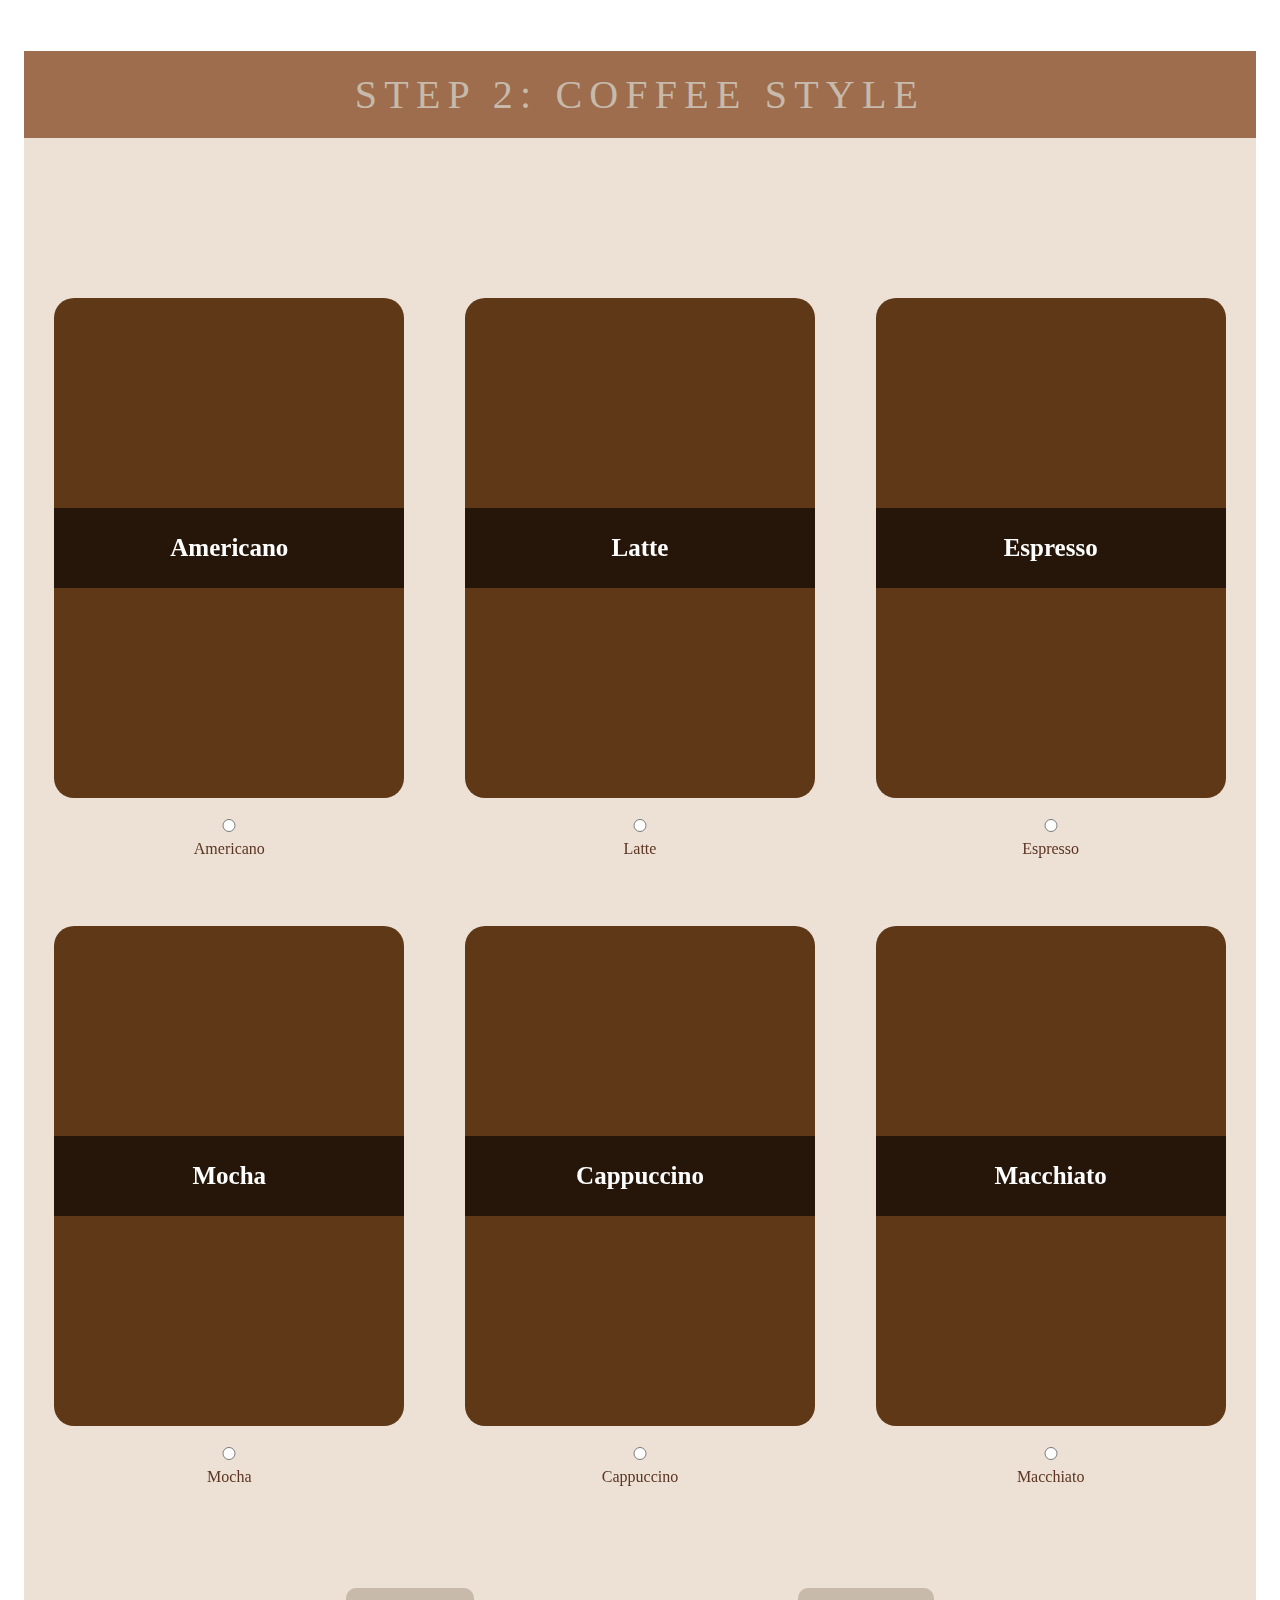
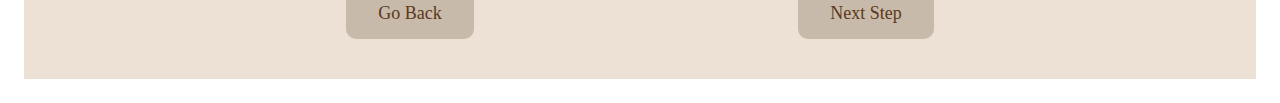
==== commit d1ac78da: "button click fixed" ====
--- a/2-coffeeStyles.html
+++ b/2-coffeeStyles.html
@@ -27,8 +27,8 @@
             </li>
           </ul>
         </div>
-        <input type="radio" name="style-type" id="style-input" value="Americano" /><label
-          for="style-input">Americano</label>
+        <input type="radio" name="style-type" id="style-input-americano" value="Americano" /><label
+          for="style-input-americano">Americano</label>
       </div>
       <div class="card">
         <div class="card_inner">
@@ -44,7 +44,7 @@
             </li>
           </ul>
         </div>
-        <input type="radio" name="style-type" id="style-input" value="Latte" /><label for="style-input">Latte</label>
+        <input type="radio" name="style-type" id="style-input-latte" value="Latte" /><label for="style-input-latte">Latte</label>
       </div>
       <div class="card">
         <div class="card_inner">
@@ -56,8 +56,8 @@
             </li>
           </ul>
         </div>
-        <input type="radio" name="style-type" id="style-input" value="Espresso" /><label
-          for="style-input">Espresso</label>
+        <input type="radio" name="style-type" id="style-input-espresso" value="Espresso" /><label
+          for="style-input-espresso">Espresso</label>
       </div>
       <div class="card">
         <div class="card_inner">
@@ -68,7 +68,7 @@
             <li>Steamed milk</li>
           </ul>
         </div>
-        <input type="radio" name="style-type" id="style-input" value="Mocha" /><label for="style-input">Mocha</label>
+        <input type="radio" name="style-type" id="style-input-mocha" value="Mocha" /><label for="style-input-mocha">Mocha</label>
       </div>
       <div class="card">
         <div class="card_inner">
@@ -85,8 +85,8 @@
             </li>
           </ul>
         </div>
-        <input type="radio" name="style-type" id="style-input" value="Cappuccino" /><label
-          for="style-input">Cappuccino</label>
+        <input type="radio" name="style-type" id="style-input-cappuccino" value="Cappuccino" /><label
+          for="style-input-cappuccino">Cappuccino</label>
       </div>
       <div class="card">
         <div class="card_inner">
@@ -101,16 +101,14 @@
             </li>
           </ul>
         </div>
-        <input type="radio" name="style-type" id="style-input" value="Macchiato" /><label
-          for="style-input">Macchiato</label>
+        <input type="radio" name="style-type" id="style-input-macchiato" value="Macchiato" /><label
+          for="style-input-macchiato">Macchiato</label>
       </div>
     </div>
     <div class="button_container">
-      <button class="step"><a href="beans.html">Go Back</a></button>
+      <a class="step" href="beans.html">Go Back</a>
       <!-- <button id="save-choices" class="step" >Save Choices</button> -->
-      <button class="step">
-        <a href="3-brewingTools.html">Next Step</a>
-      </button>
+      <a class="step" href="3-brewingTools.html">Next Step</a>
     </div>
   </div>
 </body>
